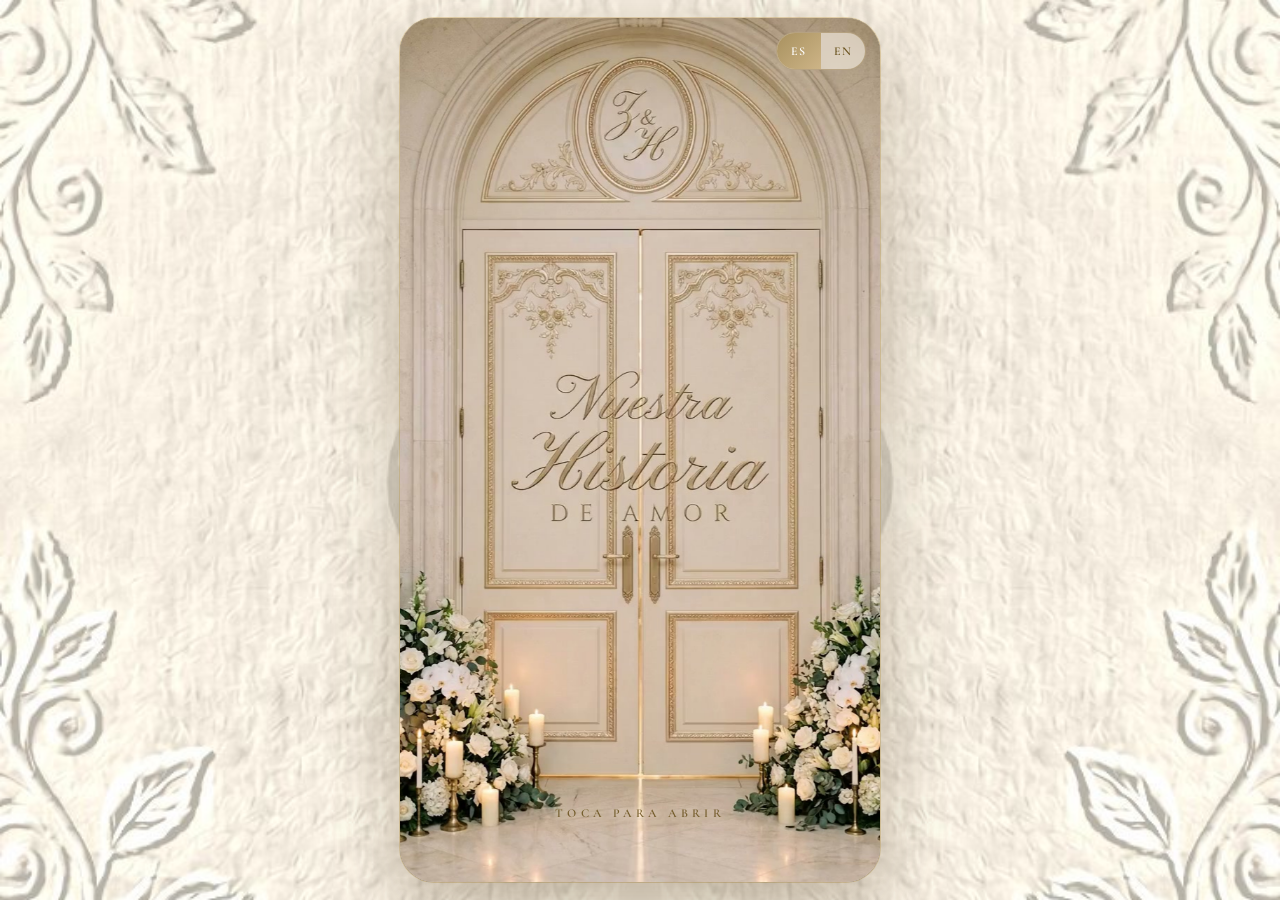
==== index.html @ f8a055fe "Puertas de la intro (Flow) y portada del link con lirios Co-Authored-By: Claude Opus 5.5 <noreply@an" ====
<!DOCTYPE html>
<html lang="es">
<head>
<meta charset="UTF-8">
<meta name="viewport" content="width=device-width,initial-scale=1,viewport-fit=cover">
<title>Zuleyma & Horlando · April 3, 2027</title>
<meta name="description" content="Zuleyma & Horlando · April 3, 2027">
<meta property="og:title" content="Zuleyma & Horlando">
<meta property="og:description" content="April 3, 2027">
<meta property="og:image" content="https://boda-zuleyma-y-horlando.vercel.app/og-image.jpg?v=3">
<meta property="og:url" content="https://boda-zuleyma-y-horlando.vercel.app/">
<meta name="theme-color" content="#f4ecdc">
<link rel="preload" href="papel-ivory.jpg" as="image">
<link rel="preload" href="fotos/zh-20.jpg" as="image">
<link rel="preload" href="fotos/zh-13.jpg" as="image">
<link rel="preload" href="fonts/GreatVibes.ttf" as="font" type="font/ttf" crossorigin>
<link rel="preconnect" href="https://fonts.googleapis.com"><link rel="preconnect" href="https://fonts.gstatic.com" crossorigin>
<link href="https://fonts.googleapis.com/css2?family=Cormorant+Garamond:ital,wght@0,500;0,600;1,500;1,600&display=swap" rel="stylesheet">
<link rel="stylesheet" href="sobre.css">
<style>
@font-face{font-family:'Bodoni Moda';src:url(fonts/BodoniModa.ttf) format('truetype');font-weight:400 900;font-display:swap}
*{box-sizing:border-box;margin:0;padding:0}
html,body{height:100%;background:#f4ecdc;overflow:hidden;overscroll-behavior:none}
body{font-family:'Cormorant Garamond',serif;color:#fbf3e2;-webkit-font-smoothing:antialiased;-webkit-tap-highlight-color:transparent}
.stage{position:fixed;inset:0;margin:0 auto;max-width:480px;overflow:hidden;background:#0d0a06;isolation:isolate}
@media(min-width:520px){.stage{inset:2vh auto;height:96vh;left:0;right:0;width:min(480px,54vh);border-radius:34px;box-shadow:0 30px 80px rgba(80,60,30,.35),0 0 0 1px rgba(201,162,74,.35)}
  body{background:#efe6d3 url(papel-ivory.jpg) center/cover}
  .zh-env{position:absolute!important;border-radius:34px}}
.sc{position:absolute;inset:0;visibility:hidden;opacity:0;display:flex;flex-direction:column;align-items:center;justify-content:flex-end;text-align:center;padding:80px 30px calc(118px + env(safe-area-inset-bottom));overflow:hidden;isolation:isolate}
.sc>*{max-width:100%}
.bg{position:absolute;inset:0;width:100%;height:100%;object-fit:cover;z-index:-2;background-size:cover;background-position:center}
.veil{position:absolute;inset:0;z-index:-1;pointer-events:none;background:linear-gradient(180deg,rgba(14,9,4,.28) 0%,rgba(14,9,4,.12) 30%,rgba(14,9,4,.55) 58%,rgba(12,8,3,.9) 100%)}
.sc.mid{justify-content:center;padding-bottom:96px}
.sc.mid .veil{background:radial-gradient(80% 60% at 50% 50%,rgba(14,9,4,.62),rgba(14,9,4,.82))}
.frame{position:absolute;inset:16px;pointer-events:none;z-index:1;border:1px solid rgba(236,222,190,.28);border-radius:16px}
.frame::before,.frame::after{content:'';position:absolute;left:50%;width:7px;height:7px;margin-left:-3.5px;background:#eadbb8;transform:rotate(45deg);opacity:.75}
.frame::before{top:-4px}.frame::after{bottom:-4px}
.cap{font-family:'Bodoni Moda',serif;font-weight:400;font-size:11px;letter-spacing:.32em;text-transform:uppercase;line-height:1.9;color:#f3e7cf;padding-left:.32em;text-shadow:0 1px 10px rgba(0,0,0,.6)}
.script{font-family:'Great Vibes',cursive;font-weight:400;line-height:1.15;display:inline-block;padding:.12em .3em;margin:-.12em -.3em}
.foil{background:linear-gradient(105deg,#a8915f 0%,#dcc79a 22%,#fbf3e2 34%,#e6d4ad 48%,#b8a06e 62%,#f2e6cb 78%,#a8915f 100%);background-size:300% 100%;-webkit-background-clip:text;background-clip:text;-webkit-text-fill-color:transparent;color:transparent;animation:foil 12s ease-in-out infinite;filter:drop-shadow(0 2px 6px rgba(0,0,0,.5))}
@keyframes foil{0%,100%{background-position:100% 0}50%{background-position:0 0}}
.orn{display:flex;align-items:center;justify-content:center;gap:10px;margin:18px 0}
.orn i{width:56px;height:1px;background:linear-gradient(90deg,transparent,rgba(236,222,190,.85))}.orn i:last-child{transform:scaleX(-1)}
.orn b{width:6px;height:6px;background:#eadbb8;transform:rotate(45deg);opacity:.85}
.ph{font-family:'Cormorant Garamond',serif;font-style:italic;font-weight:500;font-size:clamp(23px,6.6vw,28px);line-height:1.45;color:#fffaf0;text-shadow:0 1px 14px rgba(0,0,0,.55);max-width:340px}
.ph .ln,.close .ln{display:block}
.q{font-family:'Cormorant Garamond',serif;font-size:46px;line-height:.6;color:#eadbb8;opacity:.8;height:22px}
.t1{font-size:clamp(50px,15vw,64px)}
.names{display:flex;flex-direction:column;align-items:center}
.names .nm{font-size:clamp(58px,17vw,72px)}
.names .y{font-size:30px;color:#eadbb8;margin:-6px 0 -4px}
.close{font-family:'Cormorant Garamond',serif;font-style:italic;font-size:clamp(21px,6vw,25px);line-height:1.5;color:#fffaf0;text-shadow:0 1px 12px rgba(0,0,0,.6)}
.btn{position:relative;overflow:hidden;display:inline-flex;align-items:center;justify-content:center;min-height:52px;padding:0 30px;margin-top:26px;border-radius:999px;border:1px solid rgba(255,240,205,.75);background:linear-gradient(135deg,#9a8156,#cdb487 45%,#eadbb8 55%,#a68c5d);color:#fff;font-family:'Cormorant Garamond',serif;font-weight:600;font-size:14px;letter-spacing:.24em;text-transform:uppercase;white-space:nowrap;cursor:pointer;box-shadow:0 10px 26px rgba(0,0,0,.3),inset 0 1px 0 rgba(255,255,255,.5);text-shadow:0 1px 2px rgba(60,40,0,.45)}
#fx{position:absolute;inset:0;z-index:20;pointer-events:none}
.grain{position:absolute;inset:0;z-index:21;pointer-events:none;opacity:.06;background:url("data:image/svg+xml,%3Csvg xmlns='http://www.w3.org/2000/svg' width='140' height='140'%3E%3Cfilter id='n'%3E%3CfeTurbulence baseFrequency='.85' numOctaves='2' stitchTiles='stitch'/%3E%3C/filter%3E%3Crect width='140' height='140' filter='url(%23n)'/%3E%3C/svg%3E")}
.ctrl{position:absolute;left:0;right:0;bottom:0;z-index:50;padding:14px 16px max(14px,env(safe-area-inset-bottom));display:flex;align-items:center;gap:12px;background:linear-gradient(to top,rgba(0,0,0,.55),rgba(0,0,0,0));transition:opacity .6s;visibility:hidden}
.ctrl.dim{opacity:.35}
.pp{flex:none;width:42px;height:42px;border-radius:50%;border:1px solid rgba(255,236,190,.55);background:rgba(0,0,0,.3);display:flex;align-items:center;justify-content:center;cursor:pointer}
.pp svg{width:14px;height:14px;fill:#f7e7ce}
.track{position:relative;flex:1;height:42px;cursor:pointer;touch-action:none}
.track::before{content:'';position:absolute;left:0;right:0;top:50%;height:2px;margin-top:-1px;border-radius:2px;background:rgba(255,255,255,.28)}
.fill{position:absolute;left:0;top:50%;height:2px;margin-top:-1px;border-radius:2px;background:linear-gradient(90deg,#a8915f,#eadbb8);width:0}
.thumb{position:absolute;top:50%;width:13px;height:13px;margin:-6.5px 0 0 -6.5px;border-radius:50%;background:#f3e7cf;box-shadow:0 0 0 3px rgba(234,219,184,.25);left:0}
.skip{flex:none;border:0;background:none;color:#f3e7cf;font-family:'Cormorant Garamond',serif;font-weight:600;font-size:12px;letter-spacing:.22em;text-transform:uppercase;padding:10px 8px;cursor:pointer;opacity:0;visibility:hidden;text-shadow:0 1px 8px rgba(0,0,0,.6)}
.lang{position:absolute;top:max(14px,env(safe-area-inset-top));right:14px;z-index:9100;display:flex;border-radius:999px;overflow:hidden;border:1px solid rgba(138,109,56,.45);background:rgba(255,250,240,.55);-webkit-backdrop-filter:blur(6px);backdrop-filter:blur(6px)}
.lang button{min-width:44px;min-height:36px;border:0;background:none;color:#6b5420;font:600 12px 'Cormorant Garamond',serif;letter-spacing:.12em;cursor:pointer}
.lang button.on{background:linear-gradient(135deg,#a8915f,#cdb487);color:#fff}
.mus{position:absolute;top:max(14px,env(safe-area-inset-top));left:14px;z-index:9100;width:40px;height:40px;border-radius:50%;border:1px solid rgba(138,109,56,.45);background:rgba(255,250,240,.55);display:none;align-items:center;justify-content:center;cursor:pointer;-webkit-backdrop-filter:blur(6px);backdrop-filter:blur(6px)}
.mus.on{display:flex}
.mus svg{width:16px;height:16px;stroke:#6b5420;fill:none;stroke-width:1.6;stroke-linecap:round}
.mus .off{display:none}.mus.muted .on1{display:none}.mus.muted .off{display:block}
.film .lang,.film .mus{background:rgba(0,0,0,.28);border-color:rgba(255,236,190,.5)}
.film .lang button{color:#f7e7ce}.film .mus svg{stroke:#f7e7ce}
.doors{position:absolute;inset:0;z-index:9000;background:#f4ecdc;cursor:pointer;overflow:hidden}
.doors .dp,.doors .dv{position:absolute;inset:0;width:100%;height:100%;object-fit:cover}
.doors .dv{opacity:0}
.doors .dtx{display:none}
.doors .dz{position:absolute;left:0;right:0;top:var(--dz-top,15.5%);font-family:'Great Vibes',cursive;font-size:clamp(46px,14vw,60px);line-height:1;color:#a8884f;text-shadow:0 1px 0 rgba(255,255,255,.7),0 0 18px rgba(255,248,230,.9)}
.doors .dz i{font-style:normal;font-size:.55em;margin:0 .12em;vertical-align:.25em}
.doors .dt1,.doors .dt2{position:absolute;left:0;right:0;color:#8a6d38;text-shadow:0 0 12px rgba(255,250,236,.95),0 0 4px rgba(255,250,236,.9)}
.doors .dt1{top:var(--dt-top,57%);font-family:'Cormorant Garamond',serif;font-weight:600;font-size:15px;letter-spacing:.34em;text-transform:uppercase;padding-left:.34em}
.doors .dt2{top:calc(var(--dt-top,57%) + 26px);font-family:'Great Vibes',cursive;font-size:clamp(38px,11vw,48px);line-height:1.2}
.doors .dhint{position:absolute;left:0;right:0;bottom:max(7vh,calc(env(safe-area-inset-bottom) + 40px));text-align:center;font-family:'Cormorant Garamond',serif;font-weight:600;font-size:12px;letter-spacing:.34em;text-transform:uppercase;color:#6b5420;text-shadow:0 0 10px #fbf6ea,0 0 18px #fbf6ea;animation:dPulse 2.6s ease-in-out infinite}
@keyframes dPulse{0%,100%{opacity:.45}50%{opacity:1}}
.doors .dwash{position:absolute;inset:0;background:#fffaf0;opacity:0;pointer-events:none}
.out{position:fixed;inset:0;z-index:9999;background:#f4ecdc;opacity:0;pointer-events:none;transition:opacity 1.6s ease}
.out.on{opacity:1;pointer-events:auto}
@media(prefers-reduced-motion:reduce){.foil{animation:none}}
</style>
</head>
<body>
<div class="stage" id="stage">

  <!-- 1 · Título -->
  <section class="sc mid" id="s1">
    <div class="bg" style="background-image:url(fotos/zh-13.jpg);background-position:50% 50%"></div>
    <div class="veil"></div><div class="frame"></div>
    <p class="cap a" data-en="A love story">Una historia de amor</p>
    <div class="orn a"><i></i><b></b><i></i></div>
    <span class="script foil t1 a" data-en="written by God">escrita por Dios</span>
  </section>

  <!-- 2 · Frase 1 -->
  <section class="sc" id="s2">
    <div class="bg" style="background-image:url(fotos/zh-20.jpg);background-position:50% 30%"></div>
    <div class="veil"></div>
    <div class="q a">“</div>
    <p class="ph lines" data-en="Before our paths ever crossed,<br>God had already begun<br>writing our love story.">Antes de que nuestros caminos<br>se cruzaran, Dios ya había<br>comenzado a escribir<br>nuestra historia de amor.</p>
  </section>

  <!-- 3 · Frase 2 -->
  <section class="sc" id="s3">
    <div class="bg" style="background-image:url(fotos/zh-50.jpg);background-position:50% 25%"></div>
    <div class="veil"></div>
    <div class="q a">“</div>
    <p class="ph lines" data-en="While we dreamed of love,<br>He was quietly preparing<br>the perfect moment<br>to unite our hearts.">Mientras nosotros soñábamos<br>con el amor, Él preparaba<br>en silencio el momento perfecto<br>para unir nuestros corazones.</p>
  </section>

  <!-- 4 · Frase 3 -->
  <section class="sc" id="s4">
    <div class="bg" style="background-image:url(fotos/zh-42.jpg);background-position:50% 22%"></div>
    <div class="veil"></div>
    <div class="q a">“</div>
    <p class="ph lines" data-en="And today, with gratitude<br>and under His blessing,<br>we prepare to consecrate<br>before His presence<br>the love He gave us.">Y hoy, con gratitud<br>y bajo Su bendición,<br>nos preparamos para consagrar<br>ante Su presencia<br>el amor que nos regaló.</p>
  </section>

  <!-- 5 · Nombres -->
  <section class="sc" id="s5">
    <div class="bg" style="background-image:url(fotos/zh-00.jpg);background-position:50% 20%"></div>
    <div class="veil"></div><div class="frame"></div>
    <div class="names">
      <span class="script foil nm a">Zuleyma</span>
      <span class="script y a" data-en="&amp;">&amp;</span>
      <span class="script foil nm a">Horlando</span>
    </div>
  </section>

  <!-- 6 · Cierre -->
  <section class="sc mid" id="s6">
    <div class="bg" style="background-image:url(fotos/zh-02.jpg);background-position:50% 40%"></div>
    <div class="veil"></div><div class="frame"></div>
    <p class="close lines" data-en="A story written by God.<br>A love for a lifetime.">Una historia escrita por Dios.<br>Un amor para toda la vida.</p>
    <div class="orn a"><i></i><b></b><i></i></div>
    <p class="cap a" data-en="Saturday · April 3 · 2027">Sábado · 3 de abril · 2027</p>
    <button class="btn a" id="go" type="button" data-en="Open our invitation">Abrir nuestra invitación</button>
  </section>

  <canvas id="fx"></canvas>
  <div class="grain"></div>

  <div class="ctrl" id="ctrl">
    <button class="pp" id="pp" type="button" aria-label="Pausa"><svg id="ppIco" viewBox="0 0 16 16"></svg></button>
    <div class="track" id="track" role="slider" aria-label="Avance" aria-valuemin="0" aria-valuemax="100" tabindex="0"><div class="fill" id="fill"></div><div class="thumb" id="thumb"></div></div>
    <button class="skip" id="skip" type="button" data-en="Invitation ›">Invitación ›</button>
  </div>

  <div id="env"></div>
  <div class="doors" id="doors" hidden role="button" tabindex="0" aria-label="Abrir las puertas">
    <img class="dp" alt="">
    <video class="dv" muted playsinline preload="auto"></video>
    <div class="dtx">
      <span class="dz">Z<i>&amp;</i>H</span>
      <span class="dt1" data-en="Our">Nuestra</span>
      <span class="dt2" data-en="Love Story">Historia de Amor</span>
    </div>
    <p class="dhint" data-en="Tap to open">Toca para abrir</p>
    <div class="dwash"></div>
  </div>
  <button class="mus" id="mus" type="button" aria-label="Silenciar música"><svg viewBox="0 0 24 24"><path d="M4 9v6h4l5 4V5L8 9z"/><path class="on1" d="M16.5 8.5a5 5 0 0 1 0 7M19 6a8.5 8.5 0 0 1 0 12"/><path class="off" d="M17 9l5 6M22 9l-5 6"/></svg></button>
  <div class="lang" id="lang"><button type="button" data-l="es" class="on">ES</button><button type="button" data-l="en">EN</button></div>
</div>
<div class="out" id="out"></div>
<audio id="aud" loop preload="auto" src="intro-instrumental.mp3"></audio>

<script src="https://cdnjs.cloudflare.com/ajax/libs/gsap/3.12.5/gsap.min.js"></script>
<script src="sobre.js"></script>
<script>
(function(){
var RM=matchMedia('(prefers-reduced-motion: reduce)').matches;
var $=function(s,c){return (c||document).querySelector(s);},$$=function(s,c){return [].slice.call((c||document).querySelectorAll(s));};
var qs=new URLSearchParams(location.search);
var LANG=qs.get('lang')==='en'?'en':'es';
try{if(!qs.get('lang')&&localStorage.getItem('zuleymahorlando_lang')==='en')LANG='en';}catch(e){}

/* ── primera presentación: puertas (si ya están los archivos) o sobre ── */
function startFilm(){document.body.classList.add('film');$('#stage').classList.add('film');$('#ctrl').style.visibility='visible';play();
  gsap.to('#skip',{autoAlpha:.85,duration:1,delay:4});}
function useDoors(){
  var d=$('#doors'),v=$('#doors .dv'),done=false,opened=false;$('#env').remove();d.hidden=false;$('#doors .dp').src='puertas.jpg';v.src='vid/puertas.mp4';
  gsap.fromTo('#doors .dp',{scale:1.05},{scale:1,duration:9,ease:'power1.out'});
  gsap.fromTo('#doors .dhint',{autoAlpha:0,y:10,filter:'blur(6px)'},{autoAlpha:1,y:0,filter:'blur(0px)',duration:1.6,stagger:.35,delay:.3,ease:'power2.out'});
  function finish(){if(done)return;done=true;gsap.to('#doors .dwash',{opacity:1,duration:1.2,ease:'power1.inOut',onComplete:function(){startFilm();gsap.to(d,{autoAlpha:0,duration:1,onComplete:function(){d.remove();}});}});}
  function open(){if(opened)return;opened=true;musicOn(true);
    gsap.to(['#doors .dtx','#doors .dhint'],{autoAlpha:0,duration:.7,ease:'power1.out'});
    var p=v.play();if(p&&p.catch)p.catch(function(){finish();});
    v.addEventListener('playing',function(){gsap.to(v,{opacity:1,duration:.25});},{once:true});
    v.addEventListener('timeupdate',function(){if(v.duration&&v.currentTime>=v.duration-1.1)finish();});
    v.addEventListener('ended',finish,{once:true});setTimeout(finish,12000);}
  d.addEventListener('click',open);d.addEventListener('keydown',function(e){if(e.key==='Enter'||e.key===' ')open();});}
function useEnvelope(){$('#doors').remove();ZHSobre($('#env'),{sub:'<i>Zuleyma &amp; Horlando</i>'+(LANG==='en'?'Our story':'Nuestra historia'),hint:LANG==='en'?'Tap to open':'Toca para abrir',label:'Abrir el sobre',
  onOpen:function(){musicOn(true);},
  onDone:startFilm});}
fetch('vid/puertas.mp4',{method:'HEAD'}).then(function(r){var t=r.headers.get('content-type')||'';(r.ok&&/video/.test(t))?useDoors():useEnvelope();}).catch(useEnvelope);

/* ── idioma ── */
$$('[data-en]').forEach(function(e){e.dataset.es=e.innerHTML;});
function lines(el){el.innerHTML=el.innerHTML.split(/<br\s*\/?>/i).map(function(t){return '<span class="ln">'+t+'</span>';}).join('');}
function setLang(l){LANG=l;document.documentElement.lang=l;$$('[data-en]').forEach(function(e){e.innerHTML=l==='en'?e.dataset.en:e.dataset.es;});
  $$('.lines').forEach(lines);$$('#lang button').forEach(function(b){b.classList.toggle('on',b.dataset.l===l);});
  var sub=$('#env .sub'),hint=$('#env .hint');if(sub)sub.innerHTML='<i>Zuleyma &amp; Horlando</i>'+(l==='en'?'Our story':'Nuestra historia');if(hint)hint.textContent=l==='en'?'Tap to open':'Toca para abrir';
  try{localStorage.setItem('zuleymahorlando_lang',l);}catch(e){}
  if(tl)build();}
$$('#lang button').forEach(function(b){b.addEventListener('click',function(e){e.stopPropagation();setLang(b.dataset.l);});});

/* ── película ── */
var tl,SC,D;
function build(){
  var keep=tl?tl.time():0,was=tl?!tl.paused():false;if(tl)tl.kill();
  tl=gsap.timeline({paused:true,defaults:{ease:'power2.out'}});SC=[];
  function reveal(els,at,stag){els.forEach(function(el,k){var t=at+k*(stag||.6);
    if(el.classList.contains('script'))tl.fromTo(el,{autoAlpha:0,clipPath:'inset(-40% 110% -40% -20%)',filter:'blur(4px)'},{autoAlpha:1,clipPath:'inset(-40% -20% -40% -20%)',filter:'blur(0px)',duration:2.4,ease:'power1.inOut'},t);
    else tl.fromTo(el,{autoAlpha:0,filter:'blur(8px)',y:10},{autoAlpha:1,filter:'blur(0px)',y:0,duration:1.8},t);});}
  function rlines(sel,at,gap){var ls=$$(sel+' .ln');tl.set(sel,{autoAlpha:1},at);ls.forEach(function(l,k){tl.fromTo(l,{autoAlpha:0,filter:'blur(7px)',y:8},{autoAlpha:1,filter:'blur(0px)',y:0,duration:2,ease:'power2.out'},at+k*(gap||1.1));});return at+ls.length*(gap||1.1);}
  function scene(id,start,end){var prev=SC[SC.length-1];
    if(prev)tl.to('#'+prev.id,{autoAlpha:0,duration:2,ease:'power1.inOut'},start);
    tl.fromTo('#'+id,{autoAlpha:0},{autoAlpha:1,duration:2,ease:'power1.inOut'},start);
    tl.fromTo('#'+id+' .bg',{scale:1.1},{scale:1,duration:end-start+2,ease:'none'},start);
    SC.push({id:id,start:start,end:end,v:$('#'+id+' video')});}
  scene('s1',0,9);reveal($$('#s1 .a'),1.2,1);
  scene('s2',9,20);reveal($$('#s2 .q'),10,0);rlines('#s2 .ph',10.4);
  scene('s3',20,31);reveal($$('#s3 .q'),21,0);rlines('#s3 .ph',21.4);
  scene('s4',31,43);reveal($$('#s4 .q'),32,0);rlines('#s4 .ph',32.4,1.05);
  scene('s5',43,52);reveal($$('#s5 .a'),44,1.1);
  scene('s6',52,62);var e=rlines('#s6 .close',53.2,1.6);reveal($$('#s6 .a'),e+.4,.7);
  tl.to({},{duration:.5},62);
  tl.call(function(){burst('s5');},null,47);
  D=tl.duration();
  tl.eventCallback('onUpdate',paint);
  tl.eventCallback('onComplete',function(){setIco(false);$('#ctrl').classList.remove('dim');syncVideos();gsap.to('#skip',{autoAlpha:0,duration:.6});});
  tl.time(keep,false);if(was)tl.play();paint();
}
function syncVideos(){if(!SC)return;var t=tl.time(),playing=!tl.paused();
  SC.forEach(function(s){var v=s.v;if(!v)return;var on=t>=s.start-.3&&t<=s.end+2.2;
    if(!on){if(!v.paused)v.pause();return;}
    var r=parseFloat(v.dataset.rate||1);try{if(v.playbackRate!==r)v.playbackRate=r;}catch(e){}
    var dur=v.duration||7,want=((t-s.start+.3)*r)%dur;
    if(Math.abs(v.currentTime-want)>(playing?1.5:.05)&&!v.seeking){try{v.currentTime=want;}catch(e){}}
    if(playing&&v.paused)v.play().catch(function(){});if(!playing&&!v.paused)v.pause();});}

/* destellos discretos */
var cv=$('#fx'),cx=cv.getContext('2d'),P=[],W=0,H=0,DPR=Math.min(2,devicePixelRatio||1);
function rs(){var r=$('#stage').getBoundingClientRect();W=r.width;H=r.height;cv.width=W*DPR;cv.height=H*DPR;cx.setTransform(DPR,0,0,DPR,0,0);}
rs();addEventListener('resize',rs);
function add(n,b,x0,y0){for(var i=0;i<n;i++)P.push({x:b?x0+(Math.random()-.5)*200:Math.random()*W,y:b?y0+(Math.random()-.5)*80:Math.random()*H,r:b?1.2+Math.random()*2.4:.5+Math.random()*1.6,vy:-.05-Math.random()*.22,vx:(Math.random()-.5)*.15,life:0,max:b?90+Math.random()*60:260+Math.random()*260,ph:Math.random()*6.28});}
add(8);
function burst(id){if(tl.paused())return;var r=$('#'+id+' .foil'),st=$('#stage').getBoundingClientRect();if(!r)return;var b=r.getBoundingClientRect();add(6,true,b.left-st.left+b.width/2,b.top-st.top+b.height/2);}
function loop(){cx.clearRect(0,0,W,H);
  for(var i=P.length-1;i>=0;i--){var p=P[i];p.life++;p.x+=p.vx;p.y+=p.vy;p.ph+=.06;if(p.life>p.max){P.splice(i,1);continue;}
    var a=Math.sin(Math.PI*p.life/p.max)*(.5+.5*Math.sin(p.ph))*.5;
    var g=cx.createRadialGradient(p.x,p.y,0,p.x,p.y,p.r*4);g.addColorStop(0,'rgba(255,248,232,'+a+')');g.addColorStop(1,'rgba(255,230,190,0)');
    cx.fillStyle=g;cx.beginPath();cx.arc(p.x,p.y,p.r*4,0,6.29);cx.fill();}
  if(P.length<8&&Math.random()<.2)add(1);if(!RM)requestAnimationFrame(loop);}
loop();

/* barra */
var track=$('#track'),fill=$('#fill'),thumb=$('#thumb'),pp=$('#pp'),ico=$('#ppIco'),ctrl=$('#ctrl');
function paint(){if(!tl)return;var p=tl.progress();fill.style.width=(p*100)+'%';thumb.style.left=(p*100)+'%';track.setAttribute('aria-valuenow',Math.round(p*100));syncVideos();}
function setIco(on){ico.innerHTML=on?'<rect x="3" y="2" width="3.5" height="12"/><rect x="9.5" y="2" width="3.5" height="12"/>':'<path d="M4 2l10 6-10 6z"/>';pp.setAttribute('aria-label',on?'Pausa':'Reproducir');}
function play(){if(tl.progress()>=1)tl.restart();else tl.play();setIco(true);dimSoon();syncVideos();}
function pause(){tl.pause();setIco(false);ctrl.classList.remove('dim');syncVideos();}
pp.addEventListener('click',function(){tl.paused()||tl.progress()>=1?play():pause();});
var dimT;function dimSoon(){clearTimeout(dimT);ctrl.classList.remove('dim');dimT=setTimeout(function(){if(!tl.paused())ctrl.classList.add('dim');},2600);}
var drag=false,was=false;
function seekAt(x){var r=track.getBoundingClientRect();tl.progress(Math.min(1,Math.max(0,(x-r.left)/r.width)));paint();}
track.addEventListener('pointerdown',function(e){drag=true;was=!tl.paused()&&tl.progress()<1;tl.pause();try{track.setPointerCapture(e.pointerId);}catch(_){}seekAt(e.clientX);});
track.addEventListener('pointermove',function(e){if(drag)seekAt(e.clientX);});
function endDrag(){if(!drag)return;drag=false;if(was&&tl.progress()<1)play();else{setIco(false);syncVideos();}}
track.addEventListener('pointerup',endDrag);track.addEventListener('pointercancel',endDrag);
$('#stage').addEventListener('pointerdown',function(e){if(!e.target.closest('.ctrl'))dimSoon();});

/* ── música: entra suave al abrir el sobre, sale suave al pasar a la invitación ── */
var aud=$('#aud'),mus=$('#mus'),actx,gain;
function ramp(to,sec){if(gain){var t=actx.currentTime;gain.gain.cancelScheduledValues(t);gain.gain.setValueAtTime(gain.gain.value,t);gain.gain.linearRampToValueAtTime(to,t+sec);}
  else{gsap.to(aud,{volume:to,duration:sec,ease:'none'});}}
function musicOn(fade){
  try{if(!actx){var AC=window.AudioContext||window.webkitAudioContext;if(AC){actx=new AC();var src=actx.createMediaElementSource(aud);gain=actx.createGain();gain.gain.value=0;src.connect(gain).connect(actx.destination);}}
    if(actx&&actx.state==='suspended')actx.resume();}catch(e){gain=null;}
  if(!gain)aud.volume=fade?0:1;
  var p=aud.play();if(p&&p.catch)p.catch(function(){});
  ramp(1,fade?3.5:.4);mus.classList.add('on');mus.classList.remove('muted');}
mus.addEventListener('click',function(e){e.stopPropagation();if(aud.paused||mus.classList.contains('muted')){musicOn(false);}else{ramp(0,.6);setTimeout(function(){aud.pause();},650);mus.classList.add('muted');}});

/* ── a la invitación formal (segundo sobre) ── */
function toInvitation(){
  if(tl)tl.pause();ramp(0,1.8);$('#out').classList.add('on');
  var p=new URLSearchParams(location.search);p.set('lang',LANG);p.set('intro','1');
  setTimeout(function(){location.href='invitacion.html?'+p.toString();},1900);}
$('#go').addEventListener('click',toInvitation);
$('#skip').addEventListener('click',toInvitation);
/* al volver con el botón atrás, quitar el velo */
addEventListener('pageshow',function(e){if(e.persisted){$('#out').classList.remove('on');ramp(1,1);}});

setLang(LANG);build();setIco(false);
if(RM){tl.progress(0);}
})();
</script>
</body>
</html>
---- sobre.css ----
/* Sobre ivory (intro y la invitación formal) — papel con relieve de rosas, solapa en V y sello champagne Z&H */
@font-face{font-family:'Great Vibes';src:url(fonts/GreatVibes.ttf) format('truetype');font-display:block}
.zh-env{position:fixed;inset:0;z-index:9000;overflow:hidden;background:#efe6d3;cursor:pointer;perspective:1400px;-webkit-tap-highlight-color:transparent;user-select:none}
.zh-env .p{position:absolute;inset:0;background:#f4ecdc url(papel-ivory.jpg) center/cover}
.zh-env .p::after{content:'';position:absolute;inset:0;background:radial-gradient(120% 70% at 50% 46%,rgba(255,252,244,.0) 40%,rgba(120,96,56,.16) 100%)}
.zh-env .in{position:absolute;left:0;right:0;top:0;height:54%;opacity:0;-webkit-clip-path:polygon(0 0,100% 0,50% 100%);clip-path:polygon(0 0,100% 0,50% 100%);background:radial-gradient(70% 90% at 50% 92%,#fffaf0 0%,#f6e6bf 30%,#e2c993 62%,#cdb07a 100%)}
.zh-env .rays{position:absolute;left:50%;top:52%;width:180vmax;height:180vmax;margin:-90vmax 0 0 -90vmax;opacity:0;pointer-events:none;background:repeating-conic-gradient(from 0deg,rgba(255,240,205,.0) 0deg 7deg,rgba(255,240,205,.28) 9deg 11deg,rgba(255,240,205,0) 13deg 22deg);-webkit-mask:radial-gradient(circle,#000 0,rgba(0,0,0,.6) 18%,transparent 48%);mask:radial-gradient(circle,#000 0,rgba(0,0,0,.6) 18%,transparent 48%)}
.zh-env .lines{position:absolute;inset:0;width:100%;height:100%;pointer-events:none}
.zh-env .lines path{fill:none;stroke:rgba(150,122,74,.32);stroke-width:1.2;vector-effect:non-scaling-stroke}
.zh-env .fw{position:absolute;left:0;right:0;top:0;height:54%;transform-origin:50% 0;transform-style:preserve-3d;filter:drop-shadow(0 6px 7px rgba(110,84,40,.22)) drop-shadow(0 1px 1px rgba(110,84,40,.25));z-index:2}
.zh-env .fl{position:absolute;left:0;right:0;top:0;height:185.2%;-webkit-clip-path:polygon(0 0,100% 0,50% 54%);clip-path:polygon(0 0,100% 0,50% 54%);background:#f5eddc url(papel-ivory.jpg) center/cover}
.zh-env .fl::after{content:'';position:absolute;inset:0;background:linear-gradient(180deg,rgba(255,255,255,.18),rgba(255,250,236,0) 40%,rgba(140,110,60,.10))}
.zh-env .fl.back{background:linear-gradient(0deg,#efe2c4,#e3d0a6)}
.zh-env .fl.back::after{display:none}
.zh-env .seal{position:absolute;left:50%;top:54%;width:min(36vw,150px);height:min(36vw,150px);margin:calc(min(36vw,150px)/-2) 0 0 calc(min(36vw,150px)/-2);z-index:3;filter:drop-shadow(0 6px 10px rgba(90,66,30,.32)) drop-shadow(0 1px 2px rgba(90,66,30,.4))}
.zh-env .seal svg{width:100%;height:100%;display:block;overflow:visible}
.zh-env .seal .glow{position:absolute;inset:-30%;border-radius:50%;background:radial-gradient(circle,rgba(255,236,190,.55),rgba(255,236,190,0) 65%);opacity:0;animation:zhPulse 3.4s ease-in-out infinite}
@keyframes zhPulse{0%,100%{opacity:0;transform:scale(.9)}50%{opacity:.8;transform:scale(1.05)}}
.zh-env .sub{position:absolute;left:0;right:0;top:calc(54% + min(18vw,75px) + 22px);z-index:3;text-align:center;color:#7a6236;font-family:'Cormorant Garamond',serif;font-weight:600;font-size:13px;letter-spacing:.32em;text-transform:uppercase;padding-left:.32em;text-shadow:0 0 10px #fbf6ea,0 0 18px #fbf6ea}
.zh-env .sub i{display:block;font-family:'Great Vibes',cursive;font-style:normal;text-transform:none;letter-spacing:0;font-size:30px;font-weight:400;color:#8a6d38;margin-bottom:4px;padding:0}
.zh-env .hint{position:absolute;left:0;right:0;bottom:max(9vh,calc(env(safe-area-inset-bottom) + 48px));z-index:3;text-align:center;font-family:'Cormorant Garamond',serif;font-weight:600;font-size:12px;letter-spacing:.34em;text-transform:uppercase;color:#6b5420;text-shadow:0 0 8px #fbf6ea,0 0 16px #fbf6ea,0 0 22px #fbf6ea;animation:zhHint 2.6s ease-in-out infinite}
.zh-env .hint::before{content:'';display:block;width:1px;height:26px;margin:0 auto 10px;background:linear-gradient(transparent,rgba(138,109,56,.7))}
@keyframes zhHint{0%,100%{opacity:.45}50%{opacity:1}}
.zh-env .card{position:absolute;left:12%;right:12%;top:30%;height:38%;z-index:1;border-radius:4px;background:#fffcf4;box-shadow:0 10px 30px rgba(120,90,40,.18);display:flex;flex-direction:column;align-items:center;justify-content:center;text-align:center;opacity:0}
.zh-env .card b{font-family:'Great Vibes',cursive;font-weight:400;font-size:clamp(34px,10vw,46px);color:#8a6d38;line-height:1.15}
.zh-env .card small{font-family:'Cormorant Garamond',serif;font-weight:600;font-size:11px;letter-spacing:.3em;text-transform:uppercase;color:#8a6d38;margin-top:10px}
.zh-env .wash{position:absolute;inset:0;z-index:5;background:#fbf6ea;opacity:0;pointer-events:none}
@media(prefers-reduced-motion:reduce){.zh-env .hint,.zh-env .seal .glow{animation:none}}
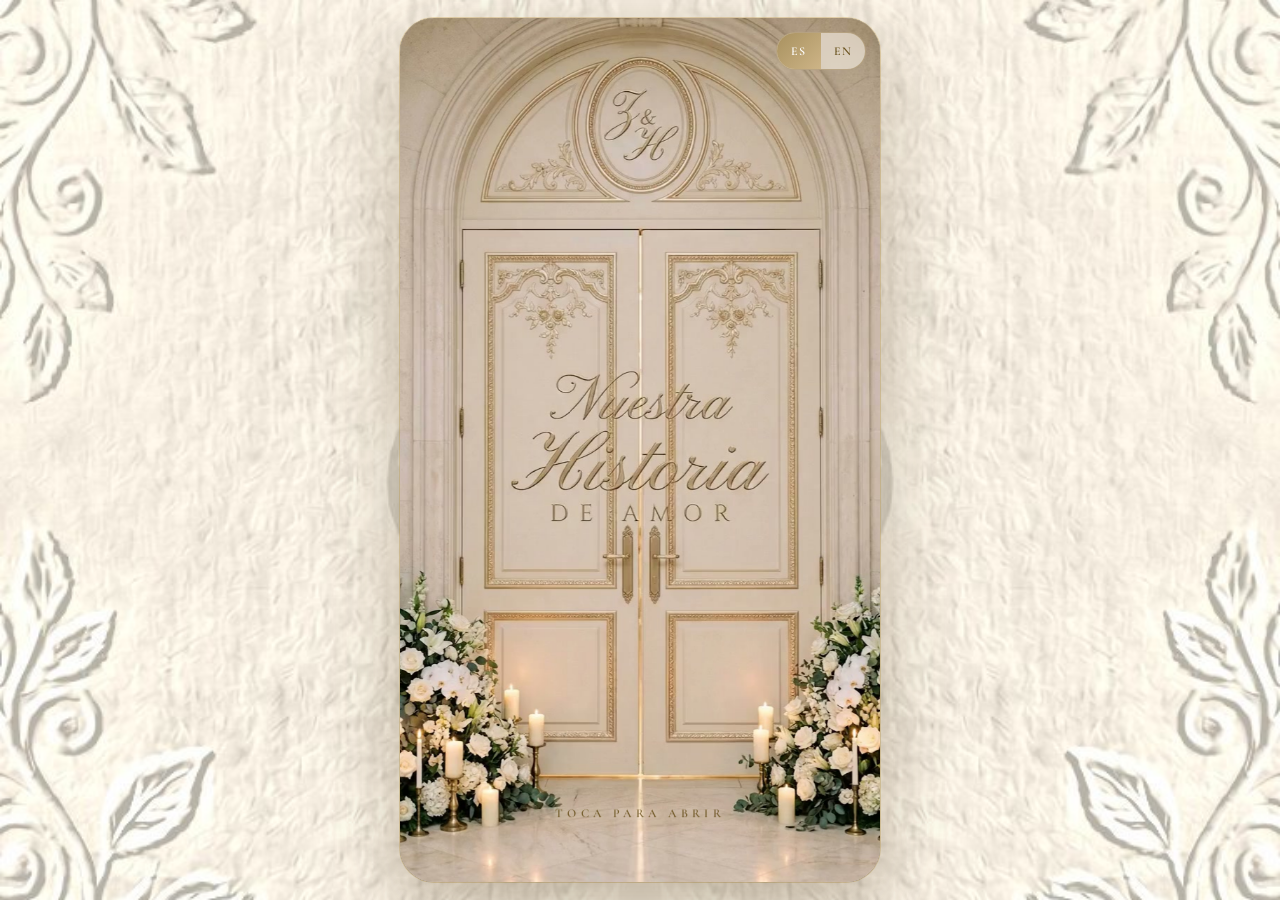
==== commit 4252767a: "Intro: botón Abrir nuestra invitación con resplandor que palpita Co-Authored-By: Claude Opus 5.5 <no" ====
--- a/index.html
+++ b/index.html
@@ -86,6 +86,17 @@
 .out{position:fixed;inset:0;z-index:9999;background:#f4ecdc;opacity:0;pointer-events:none;transition:opacity 1.6s ease}
 .out.on{opacity:1;pointer-events:auto}
 @media(prefers-reduced-motion:reduce){.foil{animation:none}}
+
+/* botón a la invitación: resplandor que palpita suave */
+#go{animation:goPulse 3s ease-in-out infinite}
+@keyframes goPulse{0%,100%{scale:1;box-shadow:0 10px 26px rgba(0,0,0,.3),0 0 0 0 rgba(255,232,180,.5),0 0 16px rgba(255,214,140,.3),inset 0 1px 0 rgba(255,255,255,.5)}
+  50%{scale:1.035;box-shadow:0 12px 30px rgba(0,0,0,.32),0 0 0 12px rgba(255,232,180,0),0 0 42px rgba(255,214,140,.7),inset 0 1px 0 rgba(255,255,255,.65)}}
+#go::after{content:'';position:absolute;inset:-40%;pointer-events:none;filter:blur(6px);mix-blend-mode:soft-light;
+  background:linear-gradient(115deg,transparent 38%,rgba(255,250,235,.9) 50%,transparent 62%);background-size:300% 100%;background-position:130% 0;animation:goSheen 4.5s ease-in-out infinite 1s}
+@keyframes goSheen{0%,45%{background-position:130% 0}100%{background-position:-30% 0}}
+#skip{animation:skipGlow 3s ease-in-out infinite}
+@keyframes skipGlow{0%,100%{text-shadow:0 1px 8px rgba(0,0,0,.6)}50%{text-shadow:0 1px 8px rgba(0,0,0,.6),0 0 12px rgba(255,224,160,.9)}}
+@media(prefers-reduced-motion:reduce){#go,#go::after,#skip{animation:none}}
 </style>
 </head>
 <body>
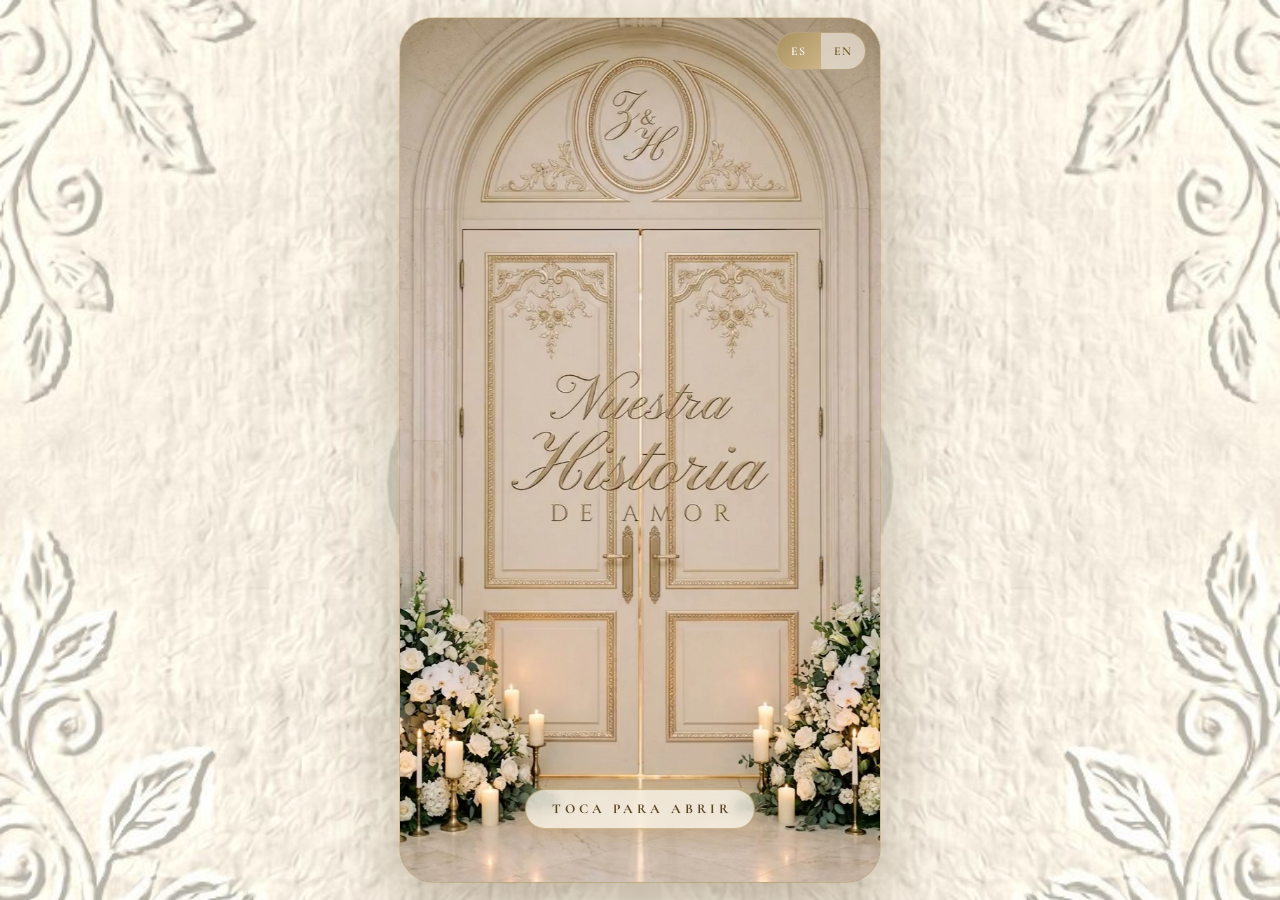
==== commit d7822b0c: "Puertas en inglés (Our Love Story), Toca para abrir más visible, marcos más limpios (cuenta Z&H, ves" ====
--- a/index.html
+++ b/index.html
@@ -80,8 +80,8 @@
 .doors .dt1,.doors .dt2{position:absolute;left:0;right:0;color:#8a6d38;text-shadow:0 0 12px rgba(255,250,236,.95),0 0 4px rgba(255,250,236,.9)}
 .doors .dt1{top:var(--dt-top,57%);font-family:'Cormorant Garamond',serif;font-weight:600;font-size:15px;letter-spacing:.34em;text-transform:uppercase;padding-left:.34em}
 .doors .dt2{top:calc(var(--dt-top,57%) + 26px);font-family:'Great Vibes',cursive;font-size:clamp(38px,11vw,48px);line-height:1.2}
-.doors .dhint{position:absolute;left:0;right:0;bottom:max(7vh,calc(env(safe-area-inset-bottom) + 40px));text-align:center;font-family:'Cormorant Garamond',serif;font-weight:600;font-size:12px;letter-spacing:.34em;text-transform:uppercase;color:#6b5420;text-shadow:0 0 10px #fbf6ea,0 0 18px #fbf6ea;animation:dPulse 2.6s ease-in-out infinite}
-@keyframes dPulse{0%,100%{opacity:.45}50%{opacity:1}}
+.doors .dhint{position:absolute;left:0;right:0;margin:0 auto;width:max-content;bottom:max(6vh,calc(env(safe-area-inset-bottom) + 34px));white-space:nowrap;text-align:center;font-family:'Cormorant Garamond',serif;font-weight:700;font-size:13.5px;letter-spacing:.3em;text-transform:uppercase;color:#4a3815;padding:11px 22px 11px 26px;border-radius:999px;background:rgba(255,250,238,.82);border:1px solid rgba(176,141,74,.6);box-shadow:0 6px 22px rgba(90,64,24,.25),0 0 22px rgba(255,226,170,.55);-webkit-backdrop-filter:blur(6px);backdrop-filter:blur(6px);animation:dPulse 2.6s ease-in-out infinite}
+@keyframes dPulse{0%,100%{opacity:.75;box-shadow:0 6px 22px rgba(90,64,24,.25),0 0 10px rgba(255,226,170,.35)}50%{opacity:1;box-shadow:0 6px 22px rgba(90,64,24,.25),0 0 30px rgba(255,226,170,.85)}}
 .doors .dwash{position:absolute;inset:0;background:#fffaf0;opacity:0;pointer-events:none}
 .out{position:fixed;inset:0;z-index:9999;background:#f4ecdc;opacity:0;pointer-events:none;transition:opacity 1.6s ease}
 .out.on{opacity:1;pointer-events:auto}
@@ -197,7 +197,7 @@
 function startFilm(){document.body.classList.add('film');$('#stage').classList.add('film');$('#ctrl').style.visibility='visible';play();
   gsap.to('#skip',{autoAlpha:.85,duration:1,delay:4});}
 function useDoors(){
-  var d=$('#doors'),v=$('#doors .dv'),done=false,opened=false;$('#env').remove();d.hidden=false;$('#doors .dp').src='puertas.jpg';v.src='vid/puertas.mp4';
+  var d=$('#doors'),v=$('#doors .dv'),done=false,opened=false;$('#env').remove();d.hidden=false;var sfx=LANG==='en'?'-en':'';$('#doors .dp').src='puertas'+sfx+'.jpg';v.src='vid/puertas'+sfx+'.mp4';window.__doorLang=function(l){if(opened)return;var x=l==='en'?'-en':'';$('#doors .dp').src='puertas'+x+'.jpg';v.src='vid/puertas'+x+'.mp4';};
   gsap.fromTo('#doors .dp',{scale:1.05},{scale:1,duration:9,ease:'power1.out'});
   gsap.fromTo('#doors .dhint',{autoAlpha:0,y:10,filter:'blur(6px)'},{autoAlpha:1,y:0,filter:'blur(0px)',duration:1.6,stagger:.35,delay:.3,ease:'power2.out'});
   function finish(){if(done)return;done=true;gsap.to('#doors .dwash',{opacity:1,duration:1.2,ease:'power1.inOut',onComplete:function(){startFilm();gsap.to(d,{autoAlpha:0,duration:1,onComplete:function(){d.remove();}});}});}
@@ -216,7 +216,7 @@
 /* ── idioma ── */
 $$('[data-en]').forEach(function(e){e.dataset.es=e.innerHTML;});
 function lines(el){el.innerHTML=el.innerHTML.split(/<br\s*\/?>/i).map(function(t){return '<span class="ln">'+t+'</span>';}).join('');}
-function setLang(l){LANG=l;document.documentElement.lang=l;$$('[data-en]').forEach(function(e){e.innerHTML=l==='en'?e.dataset.en:e.dataset.es;});
+function setLang(l){LANG=l;if(window.__doorLang)window.__doorLang(l);document.documentElement.lang=l;$$('[data-en]').forEach(function(e){e.innerHTML=l==='en'?e.dataset.en:e.dataset.es;});
   $$('.lines').forEach(lines);$$('#lang button').forEach(function(b){b.classList.toggle('on',b.dataset.l===l);});
   var sub=$('#env .sub'),hint=$('#env .hint');if(sub)sub.innerHTML='<i>Zuleyma &amp; Horlando</i>'+(l==='en'?'Our story':'Nuestra historia');if(hint)hint.textContent=l==='en'?'Tap to open':'Toca para abrir';
   try{localStorage.setItem('zuleymahorlando_lang',l);}catch(e){}
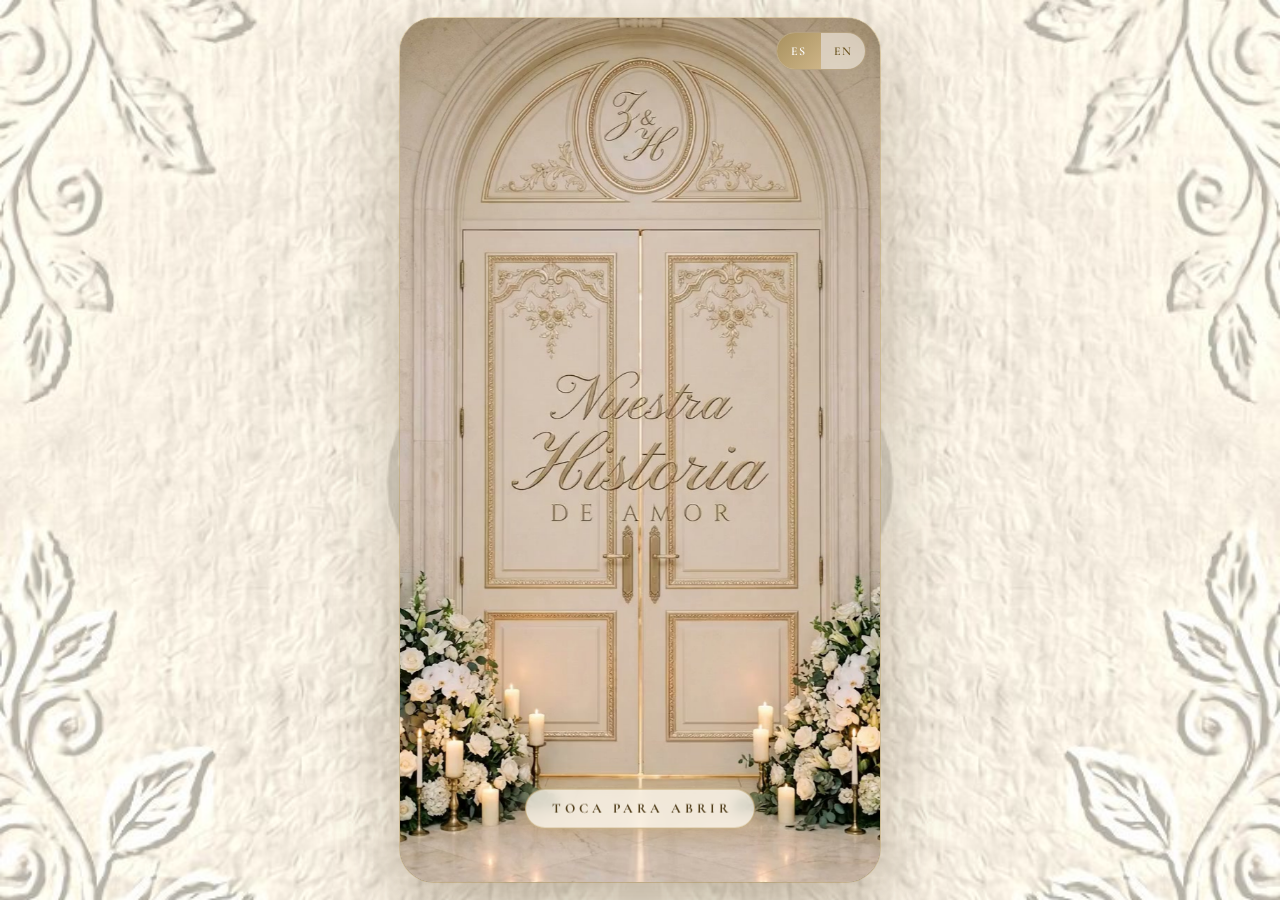
==== commit 26acf1dc: "Carrusel de 48 fotos, portada y foto final nuevas, & en nombres, Abril con mayúscula, lazo legible, " ====
--- a/index.html
+++ b/index.html
@@ -104,7 +104,7 @@
 
   <!-- 1 · Título -->
   <section class="sc mid" id="s1">
-    <div class="bg" style="background-image:url(fotos/zh-13.jpg);background-position:50% 50%"></div>
+    <video class="bg" src="vid/anillos.mp4" data-rate=".6" muted playsinline loop preload="auto"></video>
     <div class="veil"></div><div class="frame"></div>
     <p class="cap a" data-en="A love story">Una historia de amor</p>
     <div class="orn a"><i></i><b></b><i></i></div>
@@ -152,7 +152,6 @@
     <div class="veil"></div><div class="frame"></div>
     <p class="close lines" data-en="A story written by God.<br>A love for a lifetime.">Una historia escrita por Dios.<br>Un amor para toda la vida.</p>
     <div class="orn a"><i></i><b></b><i></i></div>
-    <p class="cap a" data-en="Saturday · April 3 · 2027">Sábado · 3 de abril · 2027</p>
     <button class="btn a" id="go" type="button" data-en="Open our invitation">Abrir nuestra invitación</button>
   </section>
 
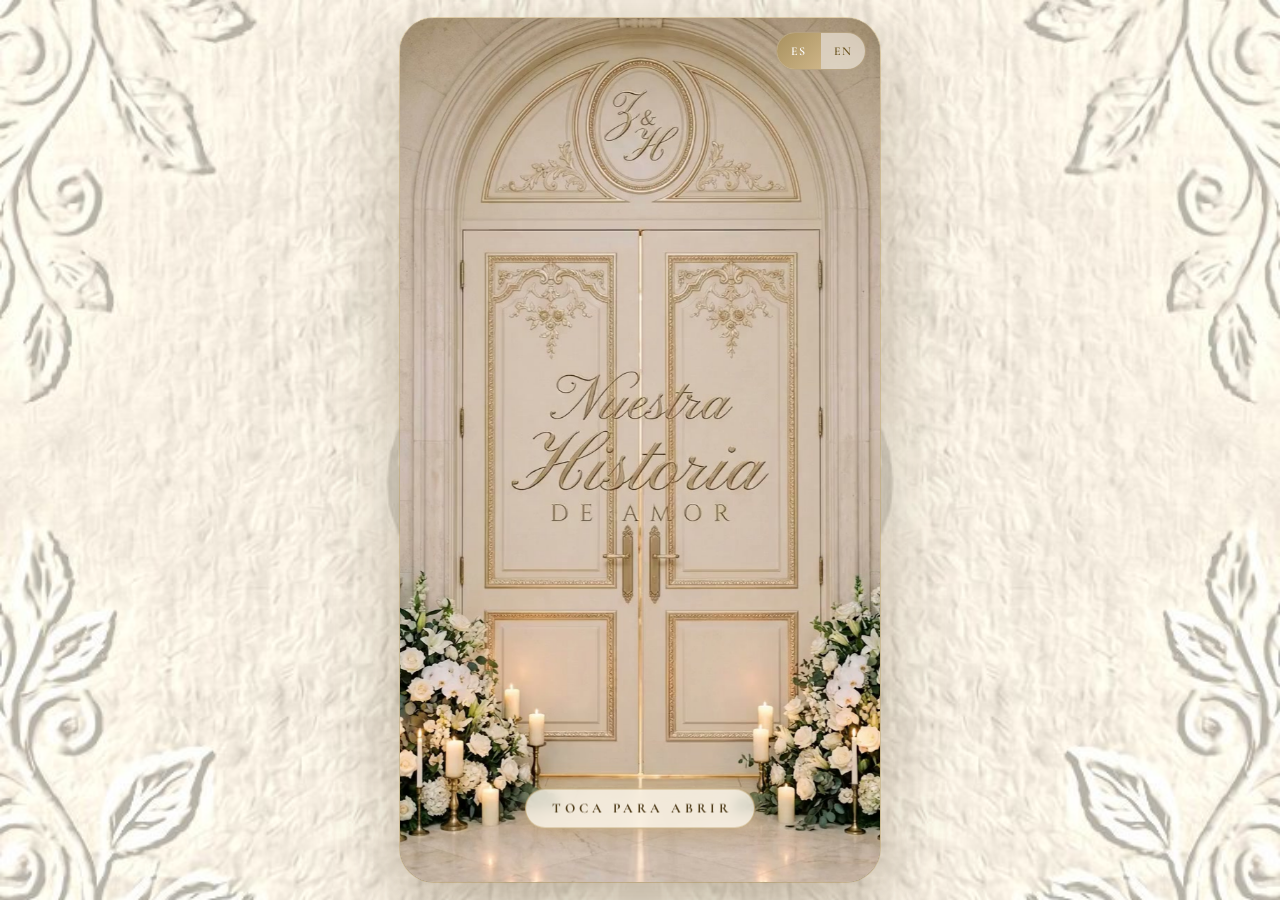
==== commit f8ff3a3c: "Intro: escenas del video de la playa (aves, cruz, caminan, ella girando, olas en los pies, corre hac" ====
--- a/index.html
+++ b/index.html
@@ -113,7 +113,7 @@
 
   <!-- 2 · Frase 1 -->
   <section class="sc" id="s2">
-    <div class="bg" style="background-image:url(fotos/zh-20.jpg);background-position:50% 30%"></div>
+    <video class="bg" src="vid/mar1.mp4" poster="vid/mar1.jpg" muted playsinline loop preload="auto"></video>
     <div class="veil"></div>
     <div class="q a">“</div>
     <p class="ph lines" data-en="Before our paths ever crossed,<br>God had already begun<br>writing our love story.">Antes de que nuestros caminos<br>se cruzaran, Dios ya había<br>comenzado a escribir<br>nuestra historia de amor.</p>
@@ -121,7 +121,7 @@
 
   <!-- 3 · Frase 2 -->
   <section class="sc" id="s3">
-    <div class="bg" style="background-image:url(fotos/zh-50.jpg);background-position:50% 25%"></div>
+    <video class="bg" src="vid/mar2.mp4" poster="vid/mar2.jpg" muted playsinline loop preload="auto"></video>
     <div class="veil"></div>
     <div class="q a">“</div>
     <p class="ph lines" data-en="While we dreamed of love,<br>He was quietly preparing<br>the perfect moment<br>to unite our hearts.">Mientras nosotros soñábamos<br>con el amor, Él preparaba<br>en silencio el momento perfecto<br>para unir nuestros corazones.</p>
@@ -129,7 +129,7 @@
 
   <!-- 4 · Frase 3 -->
   <section class="sc" id="s4">
-    <div class="bg" style="background-image:url(fotos/zh-42.jpg);background-position:50% 22%"></div>
+    <video class="bg" src="vid/mar3.mp4" poster="vid/mar3.jpg" muted playsinline loop preload="auto"></video>
     <div class="veil"></div>
     <div class="q a">“</div>
     <p class="ph lines" data-en="And today, with gratitude<br>and under His blessing,<br>we prepare to consecrate<br>before His presence<br>the love He gave us.">Y hoy, con gratitud<br>y bajo Su bendición,<br>nos preparamos para consagrar<br>ante Su presencia<br>el amor que nos regaló.</p>
@@ -137,7 +137,7 @@
 
   <!-- 5 · Nombres -->
   <section class="sc" id="s5">
-    <div class="bg" style="background-image:url(fotos/zh-00.jpg);background-position:50% 20%"></div>
+    <video class="bg" src="vid/mar4.mp4" poster="vid/mar4.jpg" muted playsinline loop preload="auto"></video>
     <div class="veil"></div><div class="frame"></div>
     <div class="names">
       <span class="script foil nm a">Zuleyma</span>
@@ -148,7 +148,7 @@
 
   <!-- 6 · Cierre -->
   <section class="sc mid" id="s6">
-    <div class="bg" style="background-image:url(fotos/zh-02.jpg);background-position:50% 40%"></div>
+    <video class="bg" src="vid/mar5.mp4" poster="vid/mar5.jpg" muted playsinline loop preload="auto"></video>
     <div class="veil"></div><div class="frame"></div>
     <p class="close lines" data-en="A story written by God.<br>A love for a lifetime.">Una historia escrita por Dios.<br>Un amor para toda la vida.</p>
     <div class="orn a"><i></i><b></b><i></i></div>
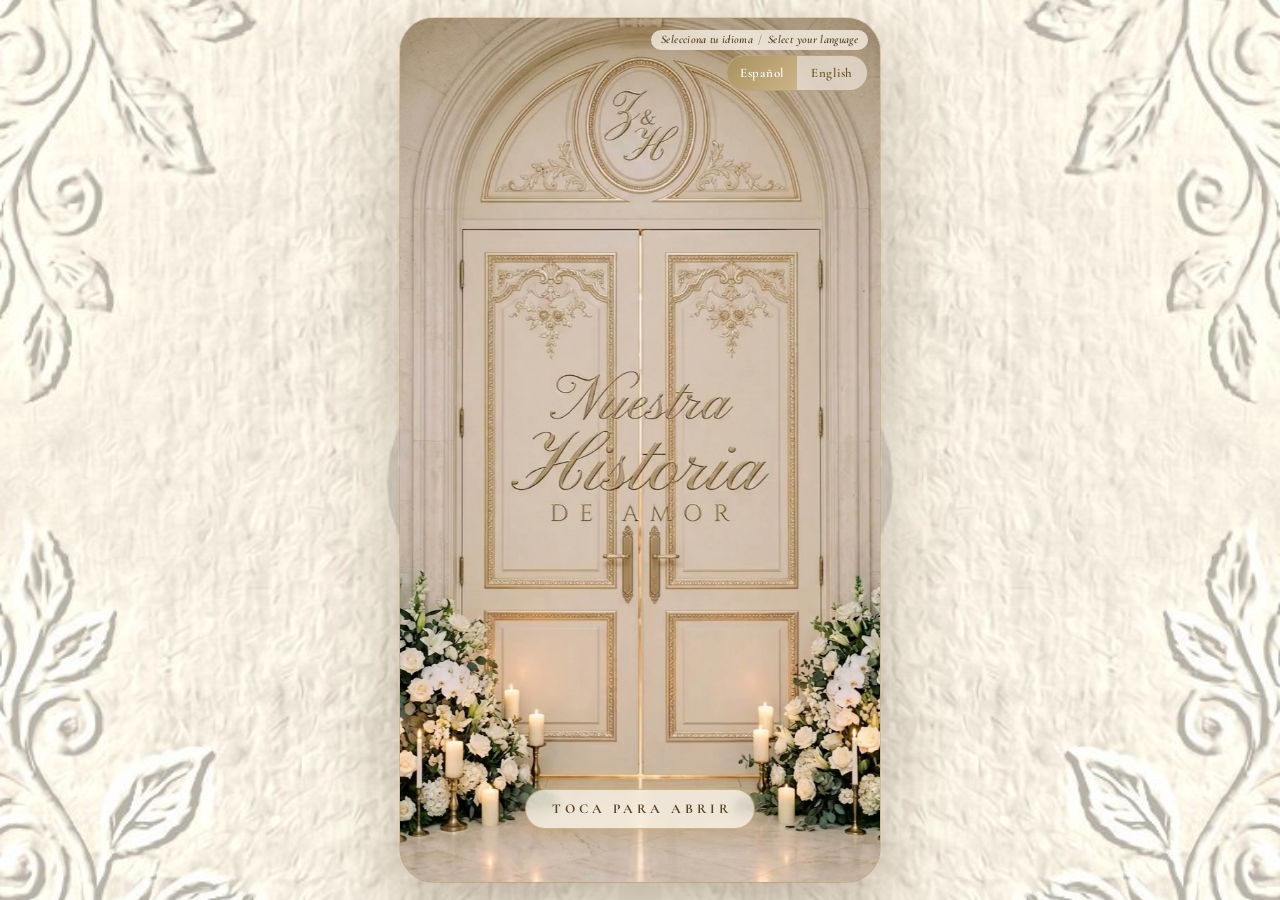
==== commit cd58dcb9: "Intro: selector Español/English con leyenda 'Selecciona tu idioma / Select your language' Co-Authore" ====
--- a/index.html
+++ b/index.html
@@ -62,8 +62,12 @@
 .fill{position:absolute;left:0;top:50%;height:2px;margin-top:-1px;border-radius:2px;background:linear-gradient(90deg,#a8915f,#eadbb8);width:0}
 .thumb{position:absolute;top:50%;width:13px;height:13px;margin:-6.5px 0 0 -6.5px;border-radius:50%;background:#f3e7cf;box-shadow:0 0 0 3px rgba(234,219,184,.25);left:0}
 .skip{flex:none;border:0;background:none;color:#f3e7cf;font-family:'Cormorant Garamond',serif;font-weight:600;font-size:12px;letter-spacing:.22em;text-transform:uppercase;padding:10px 8px;cursor:pointer;opacity:0;visibility:hidden;text-shadow:0 1px 8px rgba(0,0,0,.6)}
-.lang{position:absolute;top:max(14px,env(safe-area-inset-top));right:14px;z-index:9100;display:flex;border-radius:999px;overflow:hidden;border:1px solid rgba(138,109,56,.45);background:rgba(255,250,240,.55);-webkit-backdrop-filter:blur(6px);backdrop-filter:blur(6px)}
-.lang button{min-width:44px;min-height:36px;border:0;background:none;color:#6b5420;font:600 12px 'Cormorant Garamond',serif;letter-spacing:.12em;cursor:pointer}
+.langw{position:absolute;top:max(12px,env(safe-area-inset-top));right:12px;z-index:9100;display:flex;flex-direction:column;align-items:flex-end;gap:5px}
+.lang-lbl{font:italic 600 11.5px/1.2 'Cormorant Garamond',serif;letter-spacing:.03em;color:#4a3618;white-space:nowrap;margin:0;padding:3px 10px;border-radius:999px;background:rgba(255,250,240,.72);-webkit-backdrop-filter:blur(6px);backdrop-filter:blur(6px)}
+.lang-lbl i{font-style:normal;opacity:.6;margin:0 2px}
+.film .lang-lbl{color:#f7e7ce;background:rgba(0,0,0,.28)}
+.lang{position:relative;display:flex;border-radius:999px;overflow:hidden;border:1px solid rgba(138,109,56,.45);background:rgba(255,250,240,.55);-webkit-backdrop-filter:blur(6px);backdrop-filter:blur(6px)}
+.lang button{min-width:70px;min-height:34px;padding:0 12px;border:0;background:none;color:#6b5420;font:600 13px 'Cormorant Garamond',serif;letter-spacing:.06em;cursor:pointer}
 .lang button.on{background:linear-gradient(135deg,#a8915f,#cdb487);color:#fff}
 .mus{position:absolute;top:max(14px,env(safe-area-inset-top));left:14px;z-index:9100;width:40px;height:40px;border-radius:50%;border:1px solid rgba(138,109,56,.45);background:rgba(255,250,240,.55);display:none;align-items:center;justify-content:center;cursor:pointer;-webkit-backdrop-filter:blur(6px);backdrop-filter:blur(6px)}
 .mus.on{display:flex}
@@ -177,7 +181,7 @@
     <div class="dwash"></div>
   </div>
   <button class="mus" id="mus" type="button" aria-label="Silenciar música"><svg viewBox="0 0 24 24"><path d="M4 9v6h4l5 4V5L8 9z"/><path class="on1" d="M16.5 8.5a5 5 0 0 1 0 7M19 6a8.5 8.5 0 0 1 0 12"/><path class="off" d="M17 9l5 6M22 9l-5 6"/></svg></button>
-  <div class="lang" id="lang"><button type="button" data-l="es" class="on">ES</button><button type="button" data-l="en">EN</button></div>
+  <div class="langw"><p class="lang-lbl">Selecciona tu idioma <i>/</i> Select your language</p><div class="lang" id="lang"><button type="button" data-l="es" class="on">Español</button><button type="button" data-l="en">English</button></div></div>
 </div>
 <div class="out" id="out"></div>
 <audio id="aud" loop preload="auto" src="intro-instrumental.mp3"></audio>
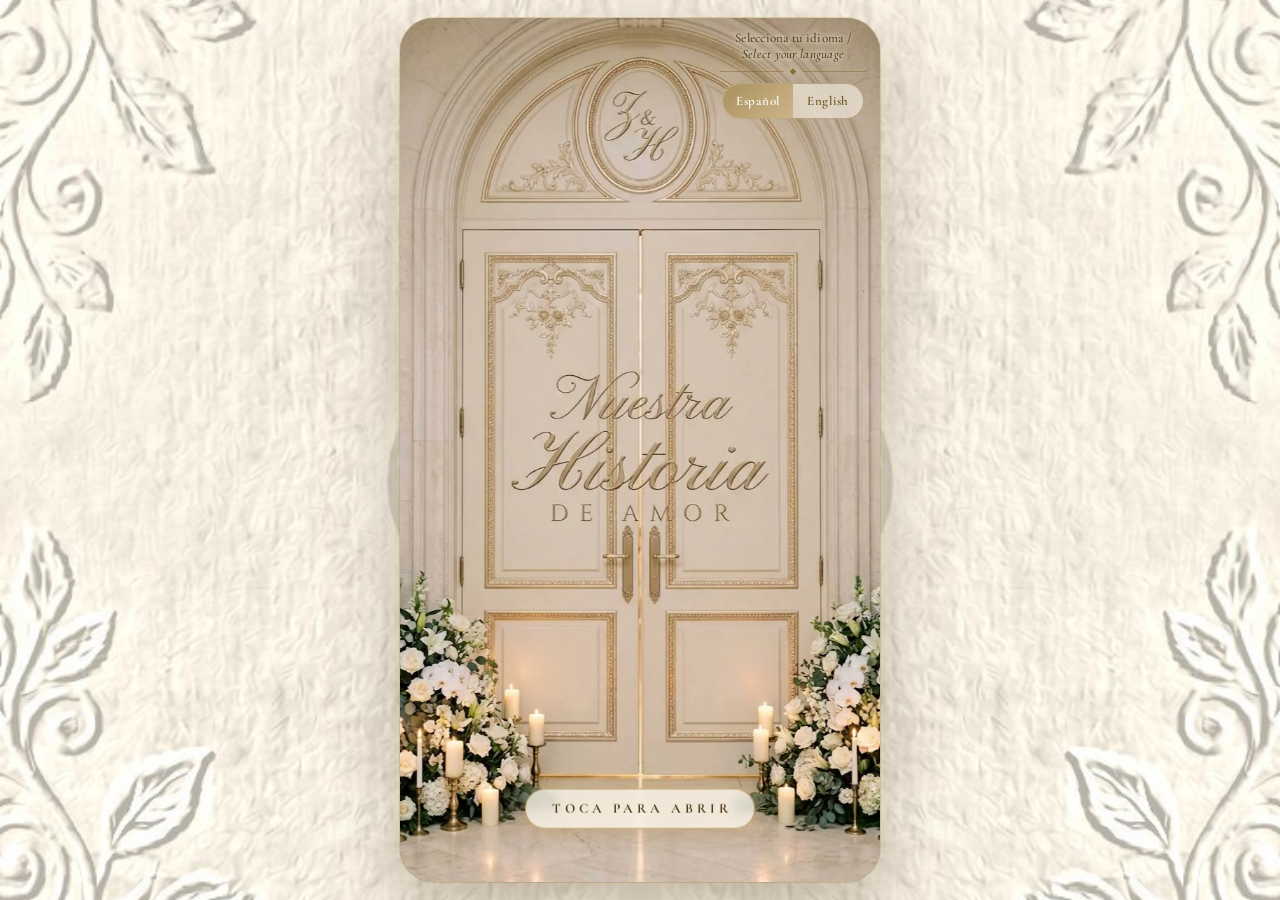
==== commit 802f0c41: "Selector de idioma: leyenda en dos líneas con adorno, como la referencia Co-Authored-By: Claude Sonn" ====
--- a/index.html
+++ b/index.html
@@ -63,9 +63,12 @@
 .thumb{position:absolute;top:50%;width:13px;height:13px;margin:-6.5px 0 0 -6.5px;border-radius:50%;background:#f3e7cf;box-shadow:0 0 0 3px rgba(234,219,184,.25);left:0}
 .skip{flex:none;border:0;background:none;color:#f3e7cf;font-family:'Cormorant Garamond',serif;font-weight:600;font-size:12px;letter-spacing:.22em;text-transform:uppercase;padding:10px 8px;cursor:pointer;opacity:0;visibility:hidden;text-shadow:0 1px 8px rgba(0,0,0,.6)}
 .langw{position:absolute;top:max(12px,env(safe-area-inset-top));right:12px;z-index:9100;display:flex;flex-direction:column;align-items:flex-end;gap:5px}
-.lang-lbl{font:italic 600 11.5px/1.2 'Cormorant Garamond',serif;letter-spacing:.03em;color:#4a3618;white-space:nowrap;margin:0;padding:3px 10px;border-radius:999px;background:rgba(255,250,240,.72);-webkit-backdrop-filter:blur(6px);backdrop-filter:blur(6px)}
-.lang-lbl i{font-style:normal;opacity:.6;margin:0 2px}
-.film .lang-lbl{color:#f7e7ce;background:rgba(0,0,0,.28)}
+.langw{align-items:center!important;gap:4px!important}
+.lang-lbl{font:500 13px/1.25 'Cormorant Garamond',serif;letter-spacing:.02em;color:#4a3618;text-align:center;margin:0;padding:0;background:none;text-shadow:0 0 10px rgba(255,248,235,.95),0 0 4px rgba(255,248,235,.9)}
+.lang-lbl em{font-style:italic}
+.lang-orn{width:150px;height:9px;color:#8a6d38;margin:0 0 3px;filter:drop-shadow(0 0 4px rgba(255,248,235,.9))}
+.film .lang-orn{color:#f7e7ce}
+.film .lang-lbl{color:#f7e7ce;text-shadow:0 1px 6px rgba(0,0,0,.6)}
 .lang{position:relative;display:flex;border-radius:999px;overflow:hidden;border:1px solid rgba(138,109,56,.45);background:rgba(255,250,240,.55);-webkit-backdrop-filter:blur(6px);backdrop-filter:blur(6px)}
 .lang button{min-width:70px;min-height:34px;padding:0 12px;border:0;background:none;color:#6b5420;font:600 13px 'Cormorant Garamond',serif;letter-spacing:.06em;cursor:pointer}
 .lang button.on{background:linear-gradient(135deg,#a8915f,#cdb487);color:#fff}
@@ -181,7 +184,7 @@
     <div class="dwash"></div>
   </div>
   <button class="mus" id="mus" type="button" aria-label="Silenciar música"><svg viewBox="0 0 24 24"><path d="M4 9v6h4l5 4V5L8 9z"/><path class="on1" d="M16.5 8.5a5 5 0 0 1 0 7M19 6a8.5 8.5 0 0 1 0 12"/><path class="off" d="M17 9l5 6M22 9l-5 6"/></svg></button>
-  <div class="langw"><p class="lang-lbl">Selecciona tu idioma <i>/</i> Select your language</p><div class="lang" id="lang"><button type="button" data-l="es" class="on">Español</button><button type="button" data-l="en">English</button></div></div>
+  <div class="langw"><p class="lang-lbl">Selecciona tu idioma /<br><em>Select your language</em></p><svg class="lang-orn" viewBox="0 0 200 12" aria-hidden="true"><path d="M2 6H88M112 6H198" stroke="currentColor" stroke-width="1" opacity=".7"/><path d="M100 1.5l4.5 4.5-4.5 4.5-4.5-4.5z" fill="currentColor"/></svg><div class="lang" id="lang"><button type="button" data-l="es" class="on">Español</button><button type="button" data-l="en">English</button></div></div>
 </div>
 <div class="out" id="out"></div>
 <audio id="aud" loop preload="auto" src="intro-instrumental.mp3"></audio>
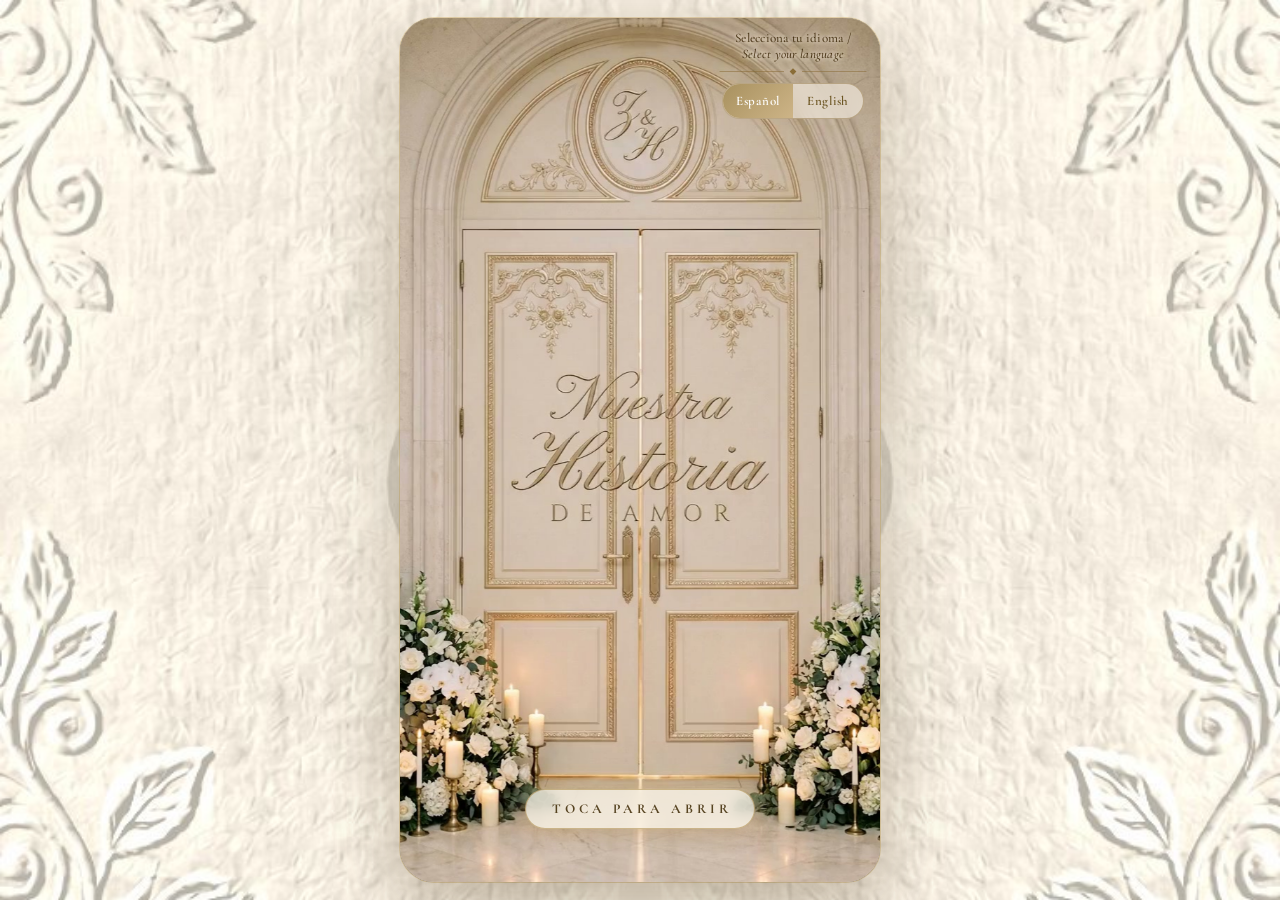
==== commit 2d8dab11: "Selector de idioma solo en la pantalla de las puertas; se oculta al abrir Co-Authored-By: Claude Opu" ====
--- a/index.html
+++ b/index.html
@@ -200,7 +200,7 @@
 try{if(!qs.get('lang')&&localStorage.getItem('zuleymahorlando_lang')==='en')LANG='en';}catch(e){}
 
 /* ── primera presentación: puertas (si ya están los archivos) o sobre ── */
-function startFilm(){document.body.classList.add('film');$('#stage').classList.add('film');$('#ctrl').style.visibility='visible';play();
+function startFilm(){var lw=document.querySelector('.langw');if(lw)lw.style.display='none';document.body.classList.add('film');$('#stage').classList.add('film');$('#ctrl').style.visibility='visible';play();
   gsap.to('#skip',{autoAlpha:.85,duration:1,delay:4});}
 function useDoors(){
   var d=$('#doors'),v=$('#doors .dv'),done=false,opened=false;$('#env').remove();d.hidden=false;var sfx=LANG==='en'?'-en':'';$('#doors .dp').src='puertas'+sfx+'.jpg';v.src='vid/puertas'+sfx+'.mp4';window.__doorLang=function(l){if(opened)return;var x=l==='en'?'-en':'';$('#doors .dp').src='puertas'+x+'.jpg';v.src='vid/puertas'+x+'.mp4';};
@@ -208,7 +208,7 @@
   gsap.fromTo('#doors .dhint',{autoAlpha:0,y:10,filter:'blur(6px)'},{autoAlpha:1,y:0,filter:'blur(0px)',duration:1.6,stagger:.35,delay:.3,ease:'power2.out'});
   function finish(){if(done)return;done=true;gsap.to('#doors .dwash',{opacity:1,duration:1.2,ease:'power1.inOut',onComplete:function(){startFilm();gsap.to(d,{autoAlpha:0,duration:1,onComplete:function(){d.remove();}});}});}
   function open(){if(opened)return;opened=true;musicOn(true);
-    gsap.to(['#doors .dtx','#doors .dhint'],{autoAlpha:0,duration:.7,ease:'power1.out'});
+    gsap.to(['#doors .dtx','#doors .dhint','.langw'],{autoAlpha:0,duration:.7,ease:'power1.out'});
     var p=v.play();if(p&&p.catch)p.catch(function(){finish();});
     v.addEventListener('playing',function(){gsap.to(v,{opacity:1,duration:.25});},{once:true});
     v.addEventListener('timeupdate',function(){if(v.duration&&v.currentTime>=v.duration-1.1)finish();});
